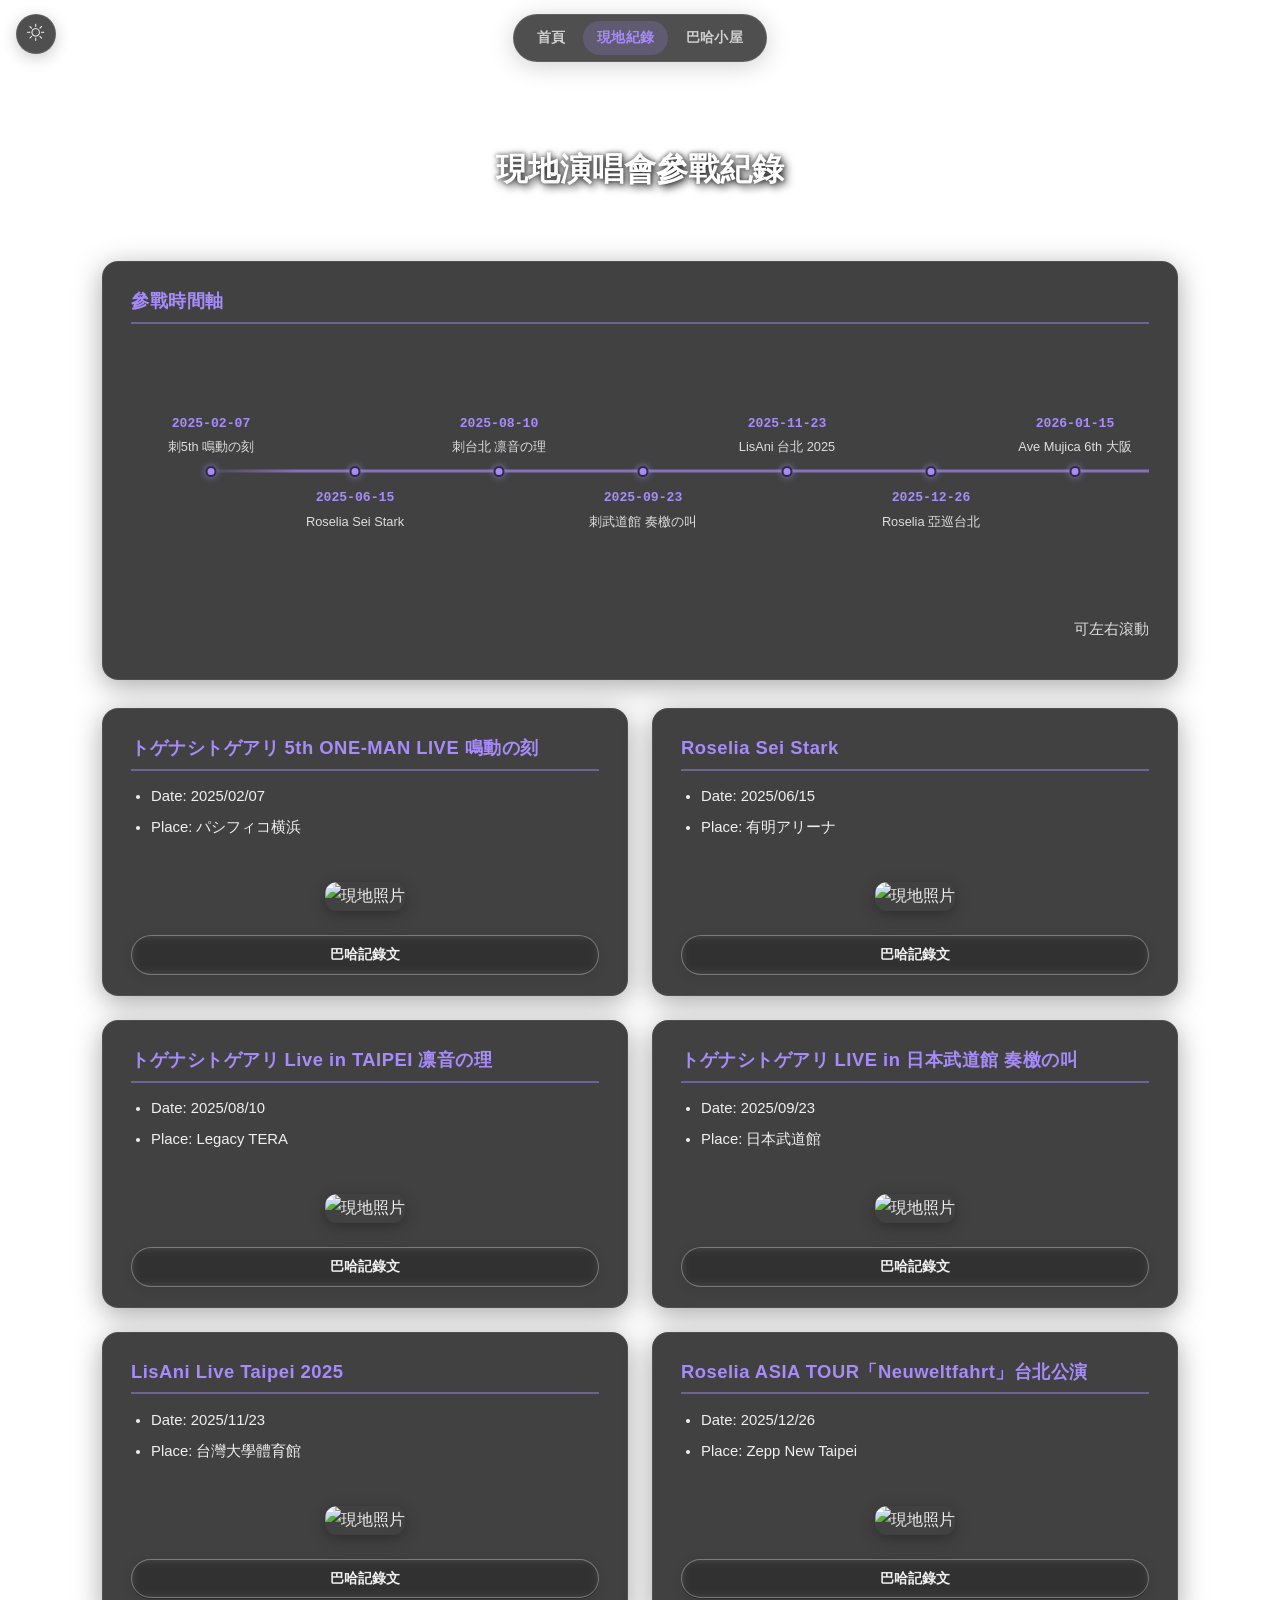
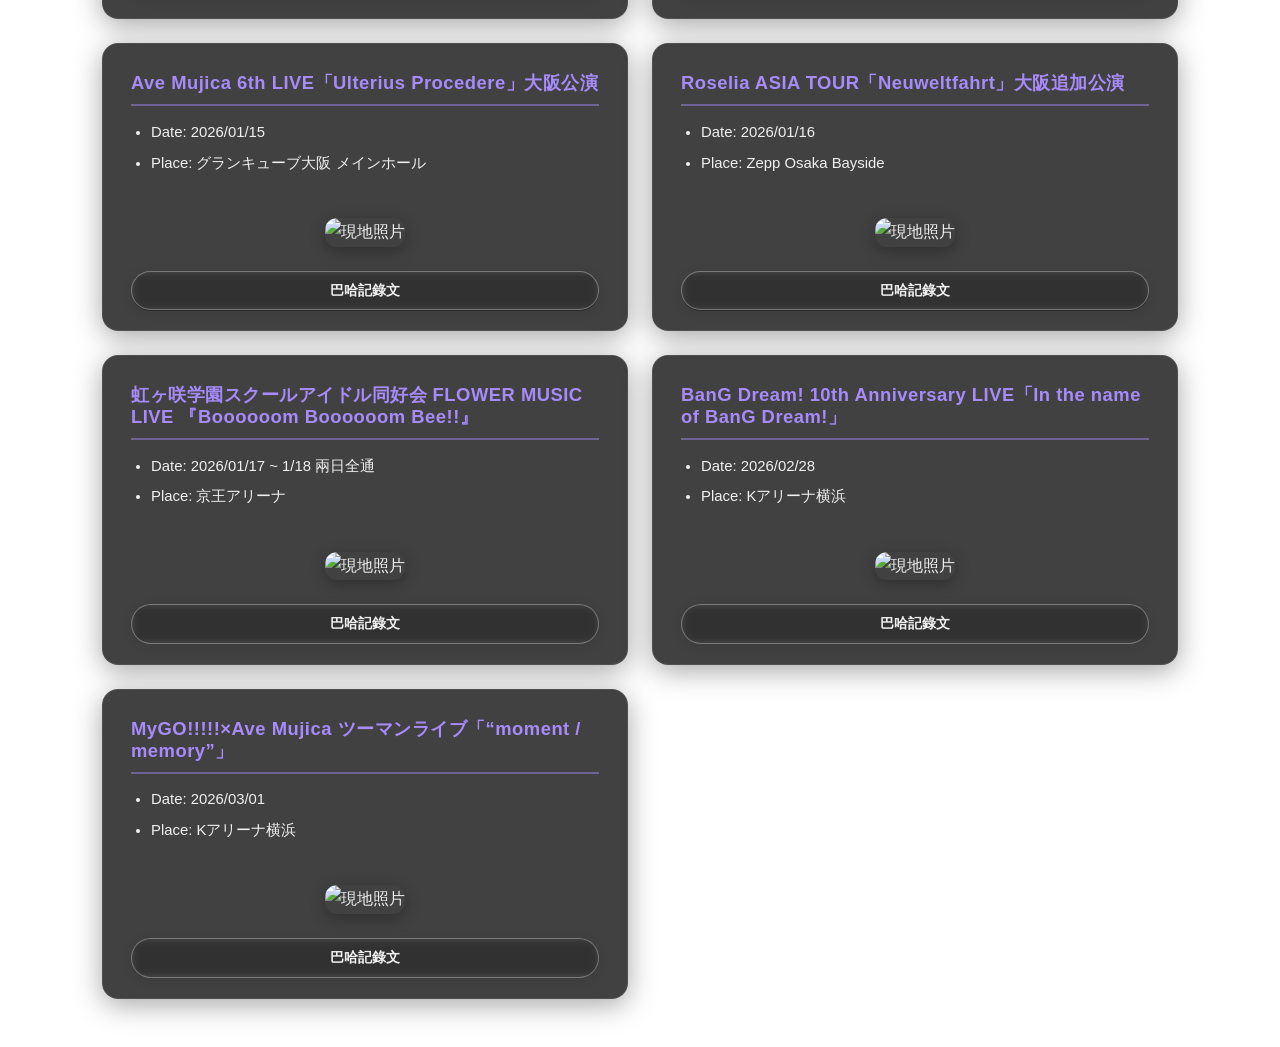
==== docs/live.html @ 5fcd512b "feat: implement light/dark mode, optimize timeline spacing, and add .gitignore" ====
<!doctype html>
<html lang="zh-Hant">

<head>
  <meta charset="utf-8">
  <meta name="viewport" content="width=device-width, initial-scale=1">
  <title>現地演唱會｜冠位非洲人</title>
  <link href="https://cdn.jsdelivr.net/npm/bootstrap@5.3.3/dist/css/bootstrap.min.css" rel="stylesheet">
  <link rel="stylesheet" href="https://cdn.jsdelivr.net/npm/bootstrap-icons@1.11.3/font/bootstrap-icons.min.css">
  <link rel="stylesheet" href="../assets/css/shared.css">
  <link rel="stylesheet" href="../assets/css/live.css">
  <!-- 防閃擊：在樣式讀取前從 localStorage 選取主題 -->
  <script>document.documentElement.setAttribute('data-theme', localStorage.getItem('theme') || 'dark');</script>
</head>

<body>
  <!-- 背景色調覆蓋層（白天模式譜色用） -->
  <div class="bg-overlay"></div>
  <!-- 主題切換按鈕 -->
  <button class="theme-toggle" id="themeToggle" aria-label="切換主題">
    <i class="bi bi-sun"></i>
  </button>
  <!-- Hamburger toggle (挙動後出現) -->
  <button class="nav-toggle" id="navToggle" aria-label="選單">
    <i class="bi bi-list"></i>
  </button>
  <!-- 漢堡區塊下拉選單 -->
  <div class="nav-drawer" id="navDrawer">
    <a href="/index.html">首頁</a>
    <a href="/docs/live.html" class="active">現地紀錄</a>
    <a href="https://home.gamer.com.tw/profile/index_creation.php?owner=Kevin0256" target="_blank">巴哈小屋</a>
  </div>
  <!-- Top navbar pill (頁面頂端可見) -->
  <nav class="site-nav">
    <div class="site-nav-inner">
      <a href="/index.html">首頁</a>
      <a href="/docs/live.html" class="active">現地紀錄</a>
      <a href="https://home.gamer.com.tw/profile/index_creation.php?owner=Kevin0256" target="_blank">巴哈小屋</a>
    </div>
  </nav>

  <div class="container py-5" style="max-width: 1100px;">
    <!-- Intro Block -->
    <div class="profile-block text-center">
      <h1 class="h1 mb-3">現地演唱會參戰紀錄</h1>
    </div>
    <!-- Timeline Block -->
    <div class="general-block">
      <h2 class="h4 fw-bold">參戰時間軸</h2>
      <div class="tl-scroll">
        <div class="tl-track" id="tlTrack">
          <div class="tl-line"></div>
        </div>
      </div>
      <p class="tl-hint">可左右滾動</p>
    </div>
    <!-- Activities Grid -->
    <div class="row g-4 live-grid">
      <!-- Activities Block 01 -->
      <div class="col-12 col-md-6">
        <div class="general-block">
          <h2 class="h4 fw-bold">トゲナシトゲアリ 5th ONE-MAN LIVE 鳴動の刻</h2>
          <ul>
            <li>Date: 2025/02/07</li>
            <li>Place: パシフィコ横浜</li>
          </ul>
          <div style="text-align:center; margin: 1.5rem 0;">
            <img src="/assets/live_pics/01.webp" alt="現地照片" class="live-photo">
          </div>
          <a href="https://home.gamer.com.tw/artwork.php?sn=6076260" class="btn btn-outline-light btn-card">
            巴哈記錄文
          </a>
        </div>
      </div>
      <!-- Activities Block 02 -->
      <div class="col-12 col-md-6">
        <div class="general-block">
          <h2 class="h4 fw-bold">Roselia Sei Stark</h2>
          <ul>
            <li>Date: 2025/06/15</li>
            <li>Place: 有明アリーナ</li>
          </ul>
          <div style="text-align:center; margin: 1.5rem 0;">
            <img src="/assets/live_pics/02.webp" alt="現地照片" class="live-photo">
          </div>
          <a href="https://home.gamer.com.tw/artwork.php?sn=6162069" class="btn btn-outline-light btn-card">
            巴哈記錄文
          </a>
        </div>
      </div>
      <!-- Activities Block 03 -->
      <div class="col-12 col-md-6">
        <div class="general-block">
          <h2 class="h4 fw-bold">トゲナシトゲアリ Live in TAIPEI 凛音の理</h2>
          <ul>
            <li>Date: 2025/08/10</li>
            <li>Place: Legacy TERA</li>
          </ul>
          <div style="text-align:center; margin: 1.5rem 0;">
            <img src="/assets/live_pics/03.webp" alt="現地照片" class="live-photo">
          </div>
          <a href="https://home.gamer.com.tw/artwork.php?sn=6192282" class="btn btn-outline-light btn-card">
            巴哈記錄文
          </a>
        </div>
      </div>
      <!-- Activities Block 04 -->
      <div class="col-12 col-md-6">
        <div class="general-block">
          <h2 class="h4 fw-bold">トゲナシトゲアリ LIVE in 日本武道館 奏檄の叫</h2>
          <ul>
            <li>Date: 2025/09/23</li>
            <li>Place: 日本武道館</li>
          </ul>
          <div style="text-align:center; margin: 1.5rem 0;">
            <img src="/assets/live_pics/04_2.webp" alt="現地照片" class="live-photo">
          </div>
          <a href="https://home.gamer.com.tw/artwork.php?sn=6216507" class="btn btn-outline-light btn-card">
            巴哈記錄文
          </a>
        </div>
      </div>
      <!-- Activities Block 05 -->
      <div class="col-12 col-md-6">
        <div class="general-block">
          <h2 class="h4 fw-bold">LisAni Live Taipei 2025</h2>
          <ul>
            <li>Date: 2025/11/23</li>
            <li>Place: 台灣大學體育館</li>
          </ul>
          <div style="text-align:center; margin: 1.5rem 0;">
            <img src="/assets/live_pics/05.webp" alt="現地照片" class="live-photo">
          </div>
          <a href="https://home.gamer.com.tw/artwork.php?sn=6246304" class="btn btn-outline-light btn-card">
            巴哈記錄文
          </a>
        </div>
      </div>
      <!-- Activities Block 06 -->
      <div class="col-12 col-md-6">
        <div class="general-block">
          <h2 class="h4 fw-bold">Roselia ASIA TOUR「Neuweltfahrt」台北公演</h2>
          <ul>
            <li>Date: 2025/12/26</li>
            <li>Place: Zepp New Taipei</li>
          </ul>
          <div style="text-align:center; margin: 1.5rem 0;">
            <img src="/assets/live_pics/06.webp" alt="現地照片" class="live-photo">
          </div>
          <a href="https://home.gamer.com.tw/artwork.php?sn=6263611" class="btn btn-outline-light btn-card">
            巴哈記錄文
          </a>
        </div>
      </div>
      <!-- Activities Block 07 -->
      <div class="col-12 col-md-6">
        <div class="general-block">
          <h2 class="h4 fw-bold">Ave Mujica 6th LIVE「Ulterius Procedere」大阪公演</h2>
          <ul>
            <li>Date: 2026/01/15</li>
            <li>Place: グランキューブ大阪 メインホール</li>
          </ul>
          <div style="text-align:center; margin: 1.5rem 0;">
            <img src="/assets/live_pics/07.webp" alt="現地照片" class="live-photo">
          </div>
          <a href="https://home.gamer.com.tw/artwork.php?sn=6276551" class="btn btn-outline-light btn-card">
            巴哈記錄文
          </a>
        </div>
      </div>
      <!-- Activities Block 08 -->
      <div class="col-12 col-md-6">
        <div class="general-block">
          <h2 class="h4 fw-bold">Roselia ASIA TOUR「Neuweltfahrt」大阪追加公演</h2>
          <ul>
            <li>Date: 2026/01/16</li>
            <li>Place: Zepp Osaka Bayside</li>
          </ul>
          <div style="text-align:center; margin: 1.5rem 0;">
            <img src="/assets/live_pics/08.webp" alt="現地照片" class="live-photo">
          </div>
          <a href="https://home.gamer.com.tw/artwork.php?sn=6277284" class="btn btn-outline-light btn-card">
            巴哈記錄文
          </a>
        </div>
      </div>
      <!-- Activities Block 09 -->
      <div class="col-12 col-md-6">
        <div class="general-block">
          <h2 class="h4 fw-bold">虹ヶ咲学園スクールアイドル同好会 FLOWER MUSIC LIVE 『Boooooom Boooooom Bee!!』</h2>
          <ul>
            <li>Date: 2026/01/17 ~ 1/18 兩日全通</li>
            <li>Place: 京王アリーナ</li>
          </ul>
          <div style="text-align:center; margin: 1.5rem 0;">
            <img src="/assets/live_pics/09.webp" alt="現地照片" class="live-photo">
          </div>
          <a href="https://home.gamer.com.tw/artwork.php?sn=6280242" class="btn btn-outline-light btn-card">
            巴哈記錄文
          </a>
        </div>
      </div>
      <!-- Activities Block 10 -->
      <div class="col-12 col-md-6">
        <div class="general-block">
          <h2 class="h4 fw-bold">BanG Dream! 10th Anniversary LIVE「In the name of BanG Dream!」</h2>
          <ul>
            <li>Date: 2026/02/28</li>
            <li>Place: Kアリーナ横浜</li>
          </ul>
          <div style="text-align:center; margin: 1.5rem 0;">
            <img src="/assets/live_pics/10.webp" alt="現地照片" class="live-photo">
          </div>
          <a href="https://home.gamer.com.tw/artwork.php?sn=6298122" class="btn btn-outline-light btn-card">
            巴哈記錄文
          </a>
        </div>
      </div>
      <!-- Activities Block 11 -->
      <div class="col-12 col-md-6">
        <div class="general-block">
          <h2 class="h4 fw-bold">MyGO!!!!!×Ave Mujica ツーマンライブ「“moment / memory”」</h2>
          <ul>
            <li>Date: 2026/03/01</li>
            <li>Place: Kアリーナ横浜</li>
          </ul>
          <div style="text-align:center; margin: 1.5rem 0;">
            <img src="/assets/live_pics/11.webp" alt="現地照片" class="live-photo">
          </div>
          <a href="https://home.gamer.com.tw/artwork.php?sn=6301195" class="btn btn-outline-light btn-card">
            巴哈記錄文
          </a>
        </div>
      </div>

    </div>
    <!-- /live-grid -->
  </div>
  <script src="https://cdn.jsdelivr.net/npm/bootstrap@5.3.3/dist/js/bootstrap.bundle.min.js"></script>
  <script src="../assets/js/main.js"></script>
  <script>
    (function () {
      var events = [
        { date: '2025-02-07', name: '刺5th 鳴動の刻' },
        { date: '2025-06-15', name: 'Roselia Sei Stark' },
        { date: '2025-08-10', name: '刺台北 凛音の理' },
        { date: '2025-09-23', name: '刺武道館 奏檄の叫' },
        { date: '2025-11-23', name: 'LisAni 台北 2025' },
        { date: '2025-12-26', name: 'Roselia 亞巡台北' },
        { date: '2026-01-15', name: 'Ave Mujica 6th 大阪' },
        { date: '2026-01-16', name: 'Roselia 亞巡大阪追加' },
        { date: '2026-01-17', name: '虹咲 花場' },
        { date: '2026-02-28', name: '邦多利十周年' },
        { date: '2026-03-01', name: '雞狗 moment/memory' }
      ];

      // Evenly spaced positions
      var pos = events.map(function (_, i) {
        if (events.length <= 1) return 50;
        return (i / (events.length - 1)) * 100;
      });

      var track = document.getElementById('tlTrack');
      if (!track) return;

      // Build event elements (first without left, then position after layout)
      var els = events.map(function (ev, i) {
        var isAbove = (i % 2 === 0);
        var el = document.createElement('div');
        el.className = 'tl-event';

        var dot = document.createElement('div');
        dot.className = 'tl-dot';

        var label = document.createElement('div');
        label.className = 'tl-label ' + (isAbove ? 'tl-above' : 'tl-below');

        var dateEl = document.createElement('span');
        dateEl.className = 'tl-date';
        dateEl.textContent = ev.date;

        var nameEl = document.createElement('span');
        nameEl.className = 'tl-name';
        nameEl.textContent = ev.name;

        label.appendChild(dateEl);
        label.appendChild(nameEl);
        el.appendChild(dot);
        el.appendChild(label);
        track.appendChild(el);
        return el;
      });

      // Position after layout is ready (need real offsetWidth)
      requestAnimationFrame(function () {
        var PAD = 80; // matches .tl-line left/right
        var usable = track.offsetWidth - PAD * 2;
        els.forEach(function (el, i) {
          el.style.left = (PAD + pos[i] / 100 * usable) + 'px';
        });
      });
    })();
  </script>
</body>

</html>
---- assets/css/shared.css ----
/* ============================================================
   shared.css — 全站共用樣式
   ============================================================ */

/* ── Color tokens: dark mode (default) ── */
:root {
  --card-bg: rgba(18, 18, 18, 0.80);
  --card-border: rgba(255, 255, 255, 0.08);
  --card-shadow: 0 6px 28px rgba(0, 0, 0, 0.35);
  --card-shadow-h: 0 8px 32px rgba(0, 0, 0, 0.45);
  --text-main: #f0f0f0;
  --text-sub: rgba(240, 240, 240, 0.90);
  --text-muted: rgba(240, 240, 240, 0.48);
  --accent: #a78bfa;
  --accent-dim: rgba(167, 139, 250, 0.45);
  --accent-hover-bg: rgba(167, 139, 250, 0.20);
  --nav-bg: rgba(12, 12, 12, 0.72);
  --nav-border: rgba(255, 255, 255, 0.10);
  --social-hover: rgba(255, 255, 255, 0.08);
  --btn-bg: rgba(255, 255, 255, 0.10);
  --btn-border: rgba(255, 255, 255, 0.30);
  --live-line: rgba(255, 255, 255, 0.06);
  --tl-line: rgba(167, 139, 250, 0.65);
  --tl-line-fade: rgba(167, 139, 250, 0.10);
  --tl-dot-glow: rgba(167, 139, 250, 0.75);
  --profile-shadow: 3px 3px 8px rgba(0, 0, 0, 0.85), 0 0 4px rgba(0, 0, 0, 0.6);
  --overlay-bg: transparent;
}

/* ── Color tokens: light mode ── */
[data-theme="light"] {
  --card-bg: rgba(255, 255, 255, 0.92);
  --card-border: rgba(0, 0, 0, 0.07);
  --card-shadow: 0 4px 20px rgba(100, 80, 200, 0.10);
  --card-shadow-h: 0 6px 28px rgba(100, 80, 200, 0.20);
  --text-main: #1e1b4b;
  --text-sub: rgba(30, 27, 75, 0.82);
  --text-muted: rgba(30, 27, 75, 0.45);
  --accent: #6d28d9;
  --accent-dim: rgba(109, 40, 217, 0.30);
  --accent-hover-bg: rgba(109, 40, 217, 0.12);
  --nav-bg: rgba(255, 255, 255, 0.88);
  --nav-border: rgba(0, 0, 0, 0.08);
  --social-hover: rgba(109, 40, 217, 0.07);
  --btn-bg: rgba(109, 40, 217, 0.08);
  --btn-border: rgba(109, 40, 217, 0.25);
  --live-line: rgba(0, 0, 0, 0.07);
  --tl-line: rgba(109, 40, 217, 0.50);
  --tl-line-fade: rgba(109, 40, 217, 0.07);
  --tl-dot-glow: rgba(109, 40, 217, 0.55);
  --overlay-bg: transparent;
}

/* ── Background overlay (light mode tints the background image) ── */
.bg-overlay {
  position: fixed;
  inset: 0;
  z-index: -1;
  background: var(--overlay-bg);
  transition: background 0.4s;
  pointer-events: none;
}

/* ── Base ── */
body {
  background-size: cover;
  background-position: center;
  background-repeat: no-repeat;
  background-attachment: fixed;
  min-height: 100vh;
  font-family: 'Segoe UI', 'Noto Sans TC', 'Helvetica Neue', Arial, sans-serif;
  line-height: 1.8;
}

/* ── Profile text color in light mode ── */
/* 
[data-theme="light"] .profile-block * {
  color: #1e1b4b !important;
}
*/

/* ── Top navbar pill (visible at page top) ── */
.site-nav {
  display: flex;
  justify-content: center;
  padding: 0.85rem 1rem 0 1rem;
  background: transparent;
  transition: opacity 0.3s, transform 0.3s;
}

.site-nav.nav-hidden {
  opacity: 0;
  pointer-events: none;
  transform: translateY(-0.5rem);
}

.site-nav-inner {
  display: flex;
  gap: 0.25rem;
  background: var(--nav-bg);
  backdrop-filter: blur(18px);
  -webkit-backdrop-filter: blur(18px);
  border-radius: 2rem;
  padding: 0.4rem 0.6rem;
  border: 1px solid var(--nav-border);
  box-shadow: 0 4px 24px rgba(0, 0, 0, 0.18);
  transition: background 0.4s, border-color 0.4s;
}

.site-nav a {
  color: var(--text-main);
  text-decoration: none;
  font-size: 0.85rem;
  font-weight: 600;
  letter-spacing: 0.4px;
  padding: 0.3rem 0.85rem;
  border-radius: 2rem;
  opacity: 0.80;
  transition: background 0.2s, color 0.2s, opacity 0.2s;
}

.site-nav a:hover,
.site-nav a.active {
  background: var(--accent-hover-bg);
  color: var(--accent);
  opacity: 1;
}

/* ── Hamburger toggle (fixed, appears on scroll) ── */
.nav-toggle {
  position: fixed;
  top: 0.85rem;
  right: 1rem;
  z-index: 300;
  background: var(--nav-bg);
  backdrop-filter: blur(18px);
  -webkit-backdrop-filter: blur(18px);
  border: 1px solid var(--nav-border);
  border-radius: 50%;
  width: 2.5rem;
  height: 2.5rem;
  display: flex;
  align-items: center;
  justify-content: center;
  cursor: pointer;
  color: var(--text-main);
  font-size: 1.25rem;
  opacity: 0;
  transform: scale(0.75);
  transition: opacity 0.25s, transform 0.25s, background 0.4s, border-color 0.4s, color 0.4s;
  pointer-events: none;
  box-shadow: 0 4px 16px rgba(0, 0, 0, 0.20);
}

.nav-toggle.nav-visible {
  opacity: 1;
  transform: scale(1);
  pointer-events: auto;
}

/* ── Theme toggle button (always visible, top-left) ── */
.theme-toggle {
  position: fixed;
  top: 0.85rem;
  left: 1rem;
  z-index: 300;
  background: var(--nav-bg);
  backdrop-filter: blur(18px);
  -webkit-backdrop-filter: blur(18px);
  border: 1px solid var(--nav-border);
  border-radius: 50%;
  width: 2.5rem;
  height: 2.5rem;
  display: flex;
  align-items: center;
  justify-content: center;
  cursor: pointer;
  color: var(--text-main);
  font-size: 1.1rem;
  box-shadow: 0 4px 16px rgba(0, 0, 0, 0.20);
  transition: background 0.4s, border-color 0.4s, color 0.2s, transform 0.2s;
}

.theme-toggle:hover {
  transform: scale(1.12);
  color: var(--accent);
}

/* ── Hamburger dropdown drawer ── */
.nav-drawer {
  position: fixed;
  top: 4rem;
  right: 1rem;
  z-index: 299;
  background: var(--nav-bg);
  backdrop-filter: blur(20px);
  -webkit-backdrop-filter: blur(20px);
  border-radius: 1rem;
  border: 1px solid var(--nav-border);
  box-shadow: var(--card-shadow);
  padding: 0.5rem;
  display: flex;
  flex-direction: column;
  gap: 0.15rem;
  opacity: 0;
  transform: translateY(-0.5rem) scale(0.95);
  transform-origin: top right;
  transition: opacity 0.2s, transform 0.2s, background 0.4s;
  pointer-events: none;
}

.nav-drawer.nav-open {
  opacity: 1;
  transform: translateY(0) scale(1);
  pointer-events: auto;
}

.nav-drawer a {
  color: var(--text-main);
  text-decoration: none;
  font-size: 0.9rem;
  font-weight: 600;
  padding: 0.5rem 1.1rem;
  border-radius: 0.6rem;
  transition: background 0.15s, color 0.15s;
  white-space: nowrap;
}

.nav-drawer a:hover,
.nav-drawer a.active {
  background: var(--accent-hover-bg);
  color: var(--accent);
}

/* ── Card blocks ── */
.general-block {
  background: var(--card-bg);
  color: var(--text-main);
  border-radius: 1rem;
  box-shadow: var(--card-shadow);
  margin-bottom: 1.75rem;
  padding: 1.75rem 1.75rem 1.25rem 1.75rem;
  backdrop-filter: blur(12px);
  -webkit-backdrop-filter: blur(12px);
  border: 1px solid var(--card-border);
  transition: transform 0.2s ease, box-shadow 0.2s ease,
    background 0.4s, border-color 0.4s, color 0.4s;
}

.general-block:hover {
  transform: translateY(-2px);
  box-shadow: var(--card-shadow-h);
}

/* 社群連結區塊不做 hover 上浮 */
.general-block.litlink-social:hover {
  transform: none;
  box-shadow: var(--card-shadow);
}

/* ── Section headers ── */
.general-block .h4,
.general-block .h5,
.general-block h2 {
  font-size: 1.15rem;
  font-weight: 700;
  letter-spacing: 0.5px;
  padding-bottom: 0.6rem;
  margin-bottom: 0.85rem;
  border-bottom: 2px solid var(--accent-dim);
  color: var(--accent);
  transition: color 0.4s, border-color 0.4s;
}

.general-block h2 p {
  color: var(--accent);
  margin-bottom: 0;
}

/* ── Lists inside cards ── */
.general-block ul {
  padding-left: 1.25rem;
  margin-bottom: 0.75rem;
}

.general-block ul li {
  margin-bottom: 0.35rem;
  line-height: 1.7;
  font-size: 0.93rem;
}

.general-block p {
  font-size: 0.93rem;
  line-height: 1.8;
  color: var(--text-sub);
  transition: color 0.4s;
}

/* ── Profile block ── */
.profile-block {
  background: rgba(30, 30, 30, 0);
  color: #fff;
  border-radius: 1.5rem;
  box-shadow: none;
  margin-bottom: 2rem;
  padding: 2.5rem 1.5rem 1.5rem;
  backdrop-filter: blur(0px);
}

.profile-block * {
  font-weight: bold !important;
  text-shadow: var(--profile-shadow);
  transition: text-shadow 0.4s;
}

.profile-block .h1 {
  font-size: 2rem;
}

/* ── Button ── */
.btn-outline-light {
  border-radius: 2rem;
  font-size: 0.9rem;
  padding: 0.5rem 1.75rem;
  transition: all 0.25s;
}

.btn-outline-light:hover {
  background: rgba(255, 255, 255, 0.18) !important;
  transform: translateY(-1px);
}

[data-theme="light"] .btn-outline-light:hover {
  background: var(--accent-hover-bg) !important;
}

/* ── Shared button inline style helper ── */
.btn-card {
  background: var(--btn-bg);
  border: 1.5px solid var(--btn-border);
  color: var(--text-main);
  font-weight: 600;
  backdrop-filter: blur(4px);
  box-shadow: 0 2px 12px rgba(0, 0, 0, 0.10);
  transition: background 0.4s, border-color 0.4s, color 0.4s;
}

/* ── Footer ── */
.site-footer {
  opacity: 0.7;
}
---- assets/css/live.css ----
/* ============================================================
   live.css — 演唱會紀錄頁專用樣式
   ============================================================ */

/* ── Background ── */
body {
  background-image: url('../live_bg.webp');
  background-position: center;
}

/* ── Live photo ── */
.live-photo {
  max-width: 100%;
  border-radius: 0.75rem;
  box-shadow: 0 4px 16px rgba(0, 0, 0, 0.3);
}

/* ── Grid: 等高卡片，按鈕貼底 ── */
.live-grid .general-block {
  height: 100%;
  margin-bottom: 0;
  /* 間距交給 row g-4 處理 */
  display: flex;
  flex-direction: column;
}

.live-grid .general-block .btn {
  margin-top: auto;
}

/* ── Timeline ── */
.tl-scroll {
  overflow-x: auto;
  overflow-y: visible;
  scrollbar-width: thin;
  scrollbar-color: rgba(167, 139, 250, 0.35) transparent;
  padding: 0.25rem 0 0.75rem;
}

.tl-scroll::-webkit-scrollbar {
  height: 4px;
}

.tl-scroll::-webkit-scrollbar-track {
  background: transparent;
}

.tl-scroll::-webkit-scrollbar-thumb {
  background: rgba(167, 139, 250, 0.35);
  border-radius: 2px;
}

.tl-track {
  position: relative;
  min-width: 1600px;
  height: 260px;
}

.tl-line {
  position: absolute;
  top: 50%;
  left: 80px;
  right: 80px;
  height: 3px;
  transform: translateY(-50%);
  background: linear-gradient(to right,
      var(--tl-line-fade),
      var(--tl-line) 6%,
      var(--tl-line) 94%,
      var(--tl-line-fade));
  border-radius: 2px;
  transition: background 0.4s;
}

.tl-event {
  position: absolute;
  top: 0;
  height: 100%;
  display: flex;
  align-items: center;
  justify-content: center;
  transform: translateX(-50%);
  cursor: default;
}

.tl-dot {
  width: 11px;
  height: 11px;
  border-radius: 50%;
  background: var(--accent);
  border: 2px solid var(--card-bg);
  box-shadow: 0 0 7px var(--tl-dot-glow);
  flex-shrink: 0;
  z-index: 2;
  transition: transform 0.15s, background 0.4s, box-shadow 0.4s;
}

.tl-event:hover .tl-dot {
  transform: scale(1.45);
}

.tl-label {
  position: absolute;
  width: 155px;
  left: 50%;
  transform: translateX(-50%);
  text-align: center;
  display: flex;
  flex-direction: column;
  gap: 3px;
}

.tl-above {
  bottom: calc(50% + 15px);
  justify-content: flex-end;
}

.tl-below {
  top: calc(50% + 15px);
}

.tl-date {
  font-family: 'Courier New', monospace;
  font-size: 0.82rem;
  color: var(--accent);
  font-weight: 700;
  white-space: nowrap;
  transition: color 0.4s;
}

.tl-name {
  font-size: 0.80rem;
  color: var(--text-sub);
  line-height: 1.4;
  word-break: break-word;
  overflow-wrap: break-word;
  transition: color 0.4s;
}

.tl-hint {
  font-size: 0.72rem;
  color: rgba(255, 255, 255, 0.35);
  text-align: right;
  margin-top: 0.2rem;
}
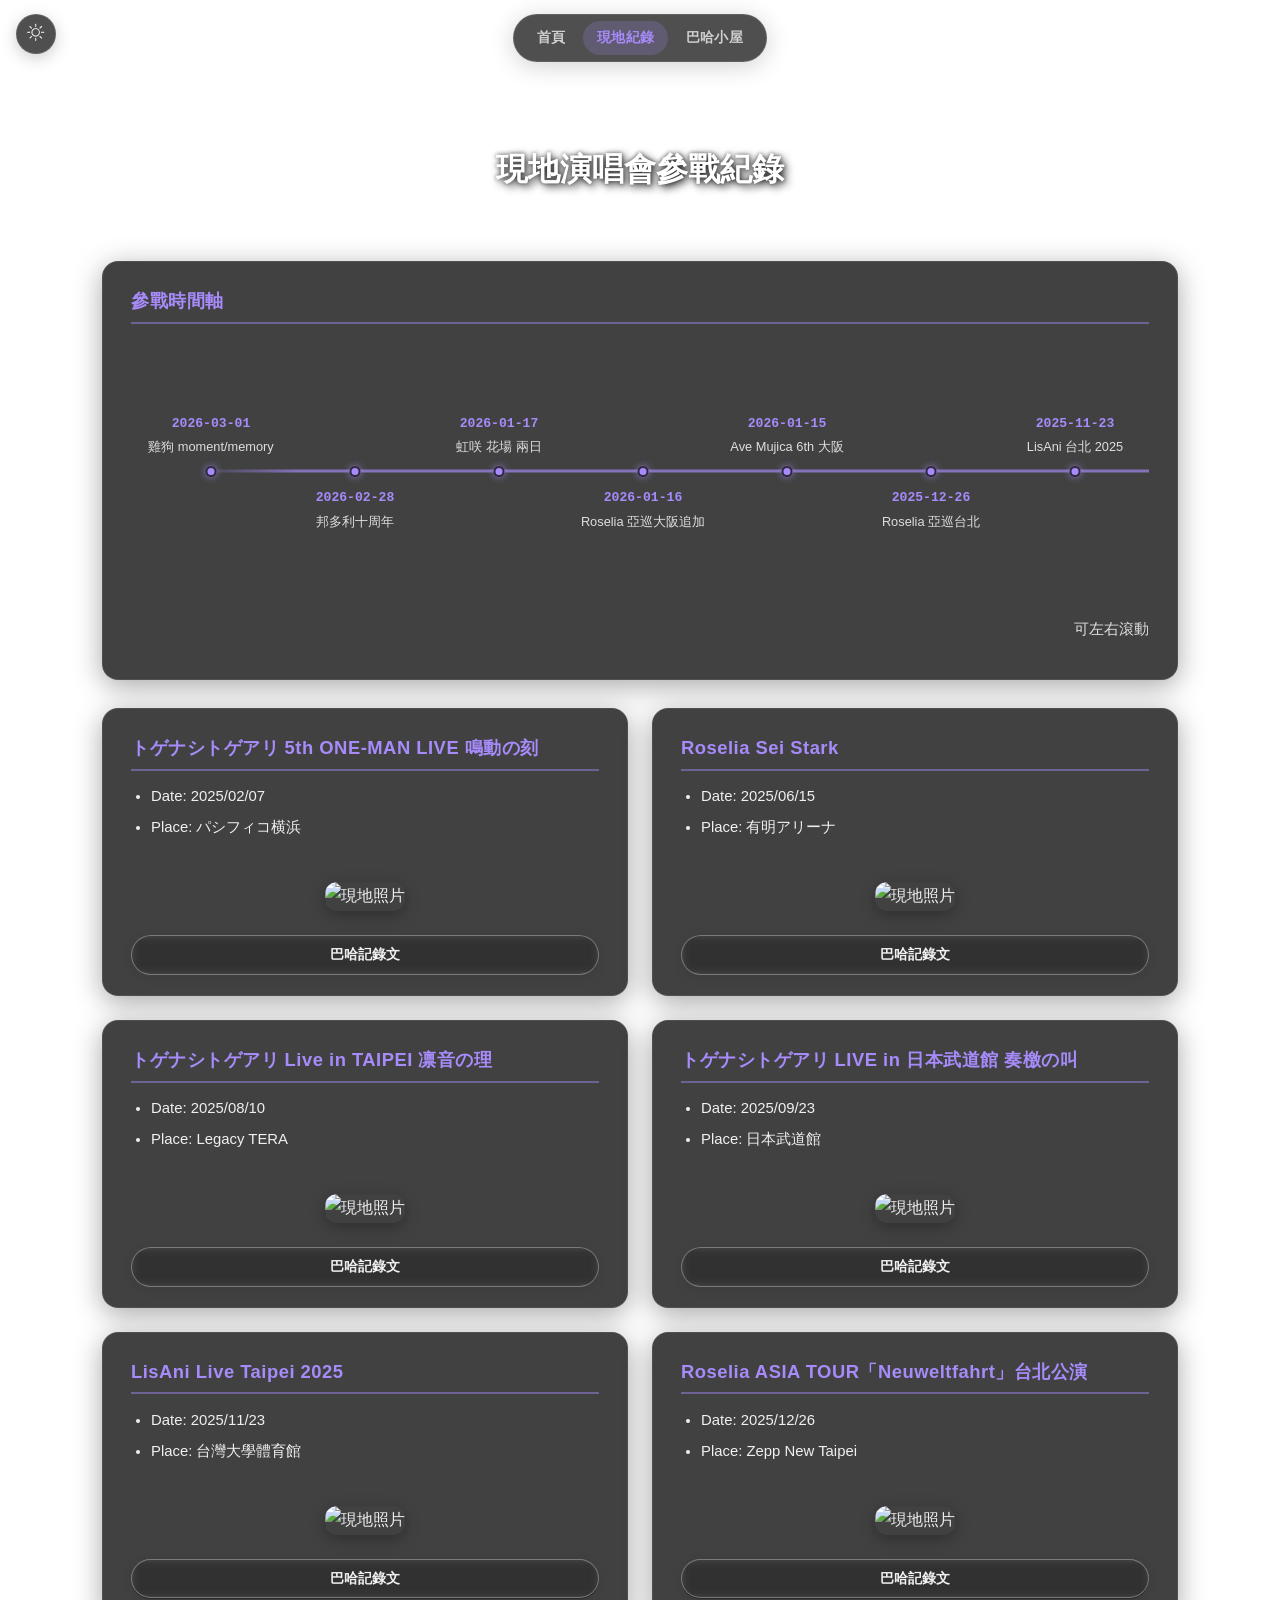
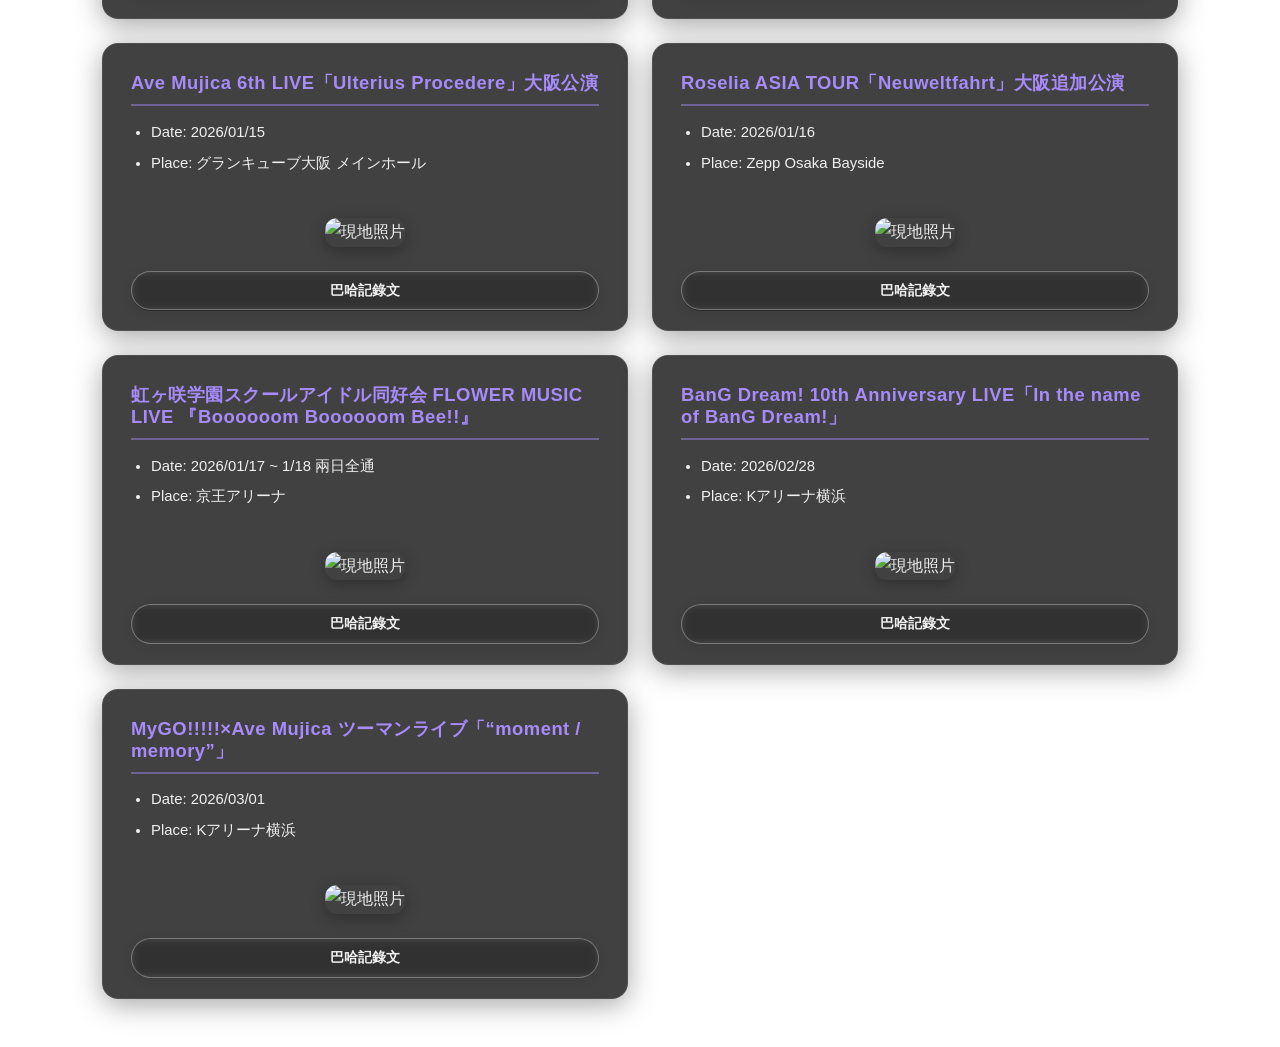
==== commit 54894158: "Update Timeline" ====
--- a/docs/live.html
+++ b/docs/live.html
@@ -241,17 +241,17 @@
   <script>
     (function () {
       var events = [
+        { date: '2026-03-01', name: '雞狗 moment/memory' },
+        { date: '2026-02-28', name: '邦多利十周年' },
+        { date: '2026-01-17', name: '虹咲 花場 兩日' },
+        { date: '2026-01-16', name: 'Roselia 亞巡大阪追加' },
+        { date: '2026-01-15', name: 'Ave Mujica 6th 大阪' },
+        { date: '2025-12-26', name: 'Roselia 亞巡台北' },
+        { date: '2025-11-23', name: 'LisAni 台北 2025' },
+        { date: '2025-09-23', name: '刺武道館 奏檄の叫' },
+        { date: '2025-08-10', name: '刺台北 凛音の理' },
+        { date: '2025-06-15', name: 'Roselia Sei Stark' },
         { date: '2025-02-07', name: '刺5th 鳴動の刻' },
-        { date: '2025-06-15', name: 'Roselia Sei Stark' },
-        { date: '2025-08-10', name: '刺台北 凛音の理' },
-        { date: '2025-09-23', name: '刺武道館 奏檄の叫' },
-        { date: '2025-11-23', name: 'LisAni 台北 2025' },
-        { date: '2025-12-26', name: 'Roselia 亞巡台北' },
-        { date: '2026-01-15', name: 'Ave Mujica 6th 大阪' },
-        { date: '2026-01-16', name: 'Roselia 亞巡大阪追加' },
-        { date: '2026-01-17', name: '虹咲 花場' },
-        { date: '2026-02-28', name: '邦多利十周年' },
-        { date: '2026-03-01', name: '雞狗 moment/memory' }
       ];
 
       // Evenly spaced positions
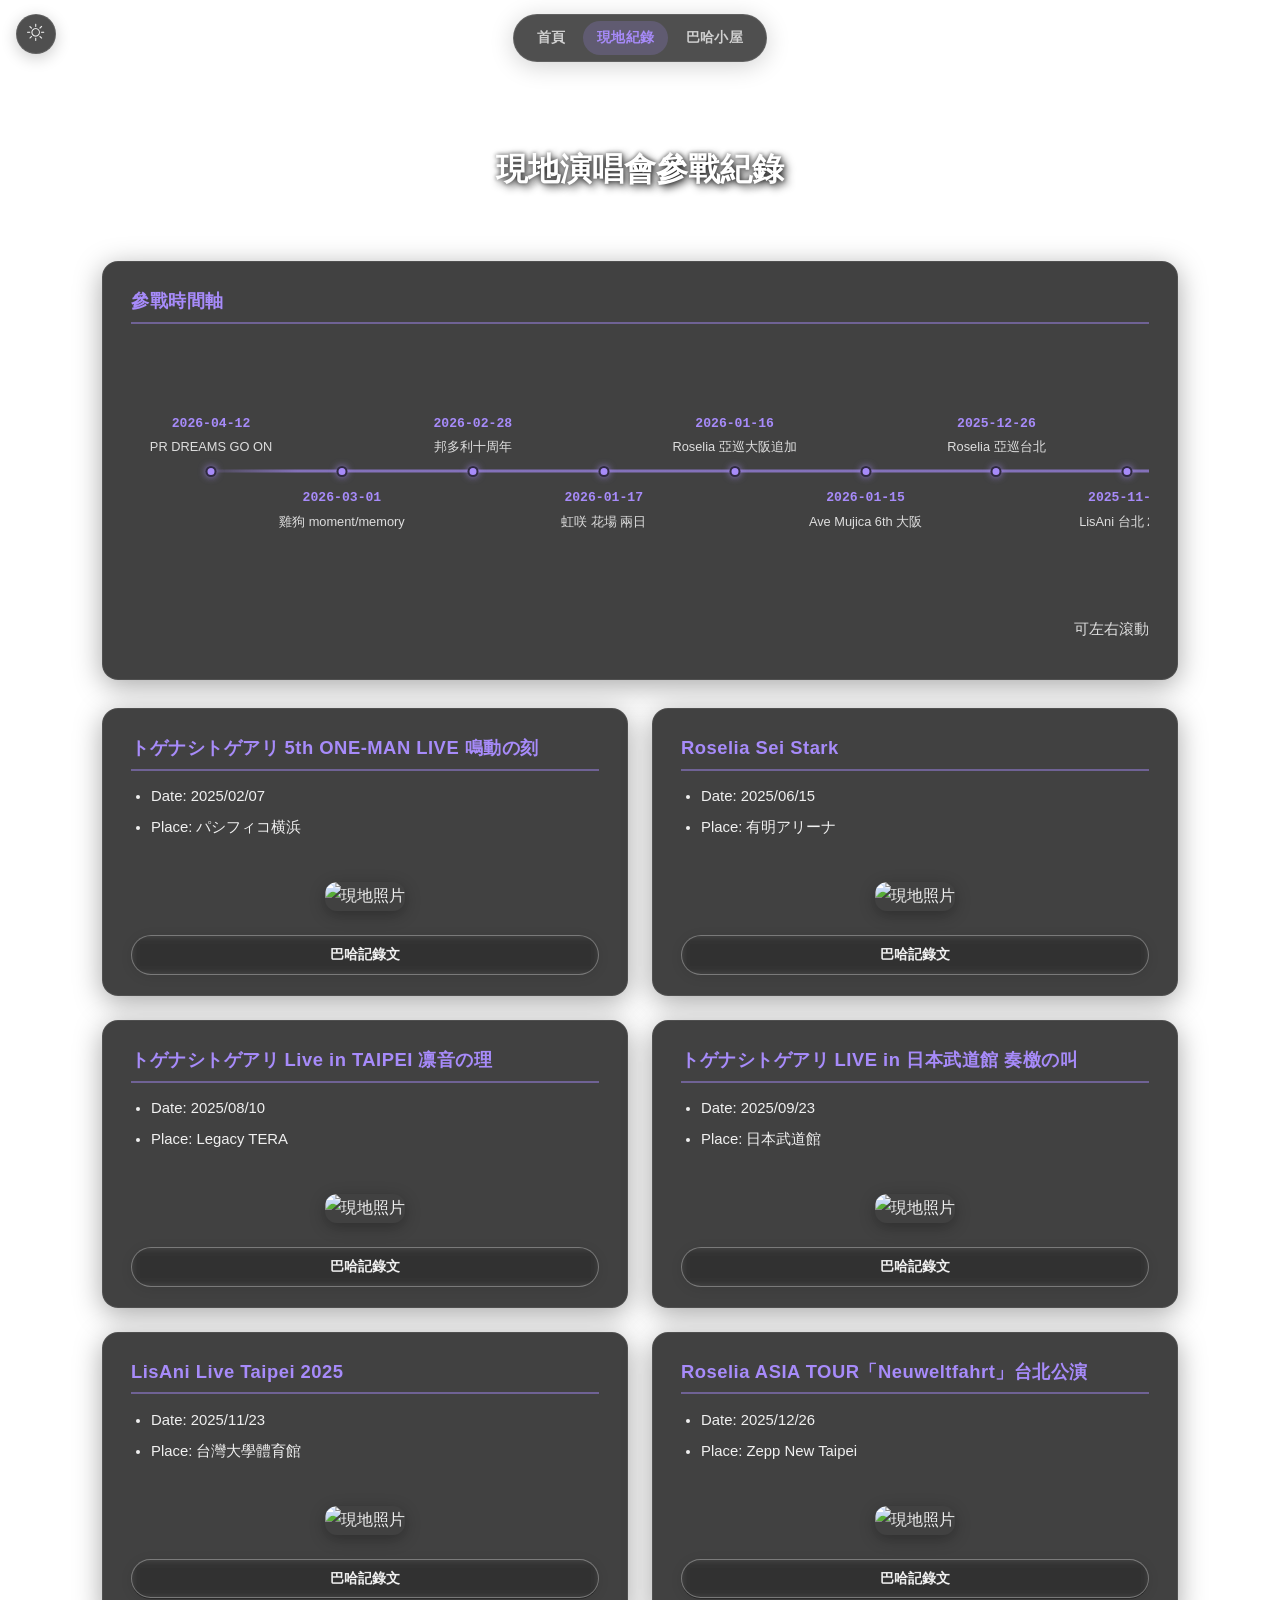
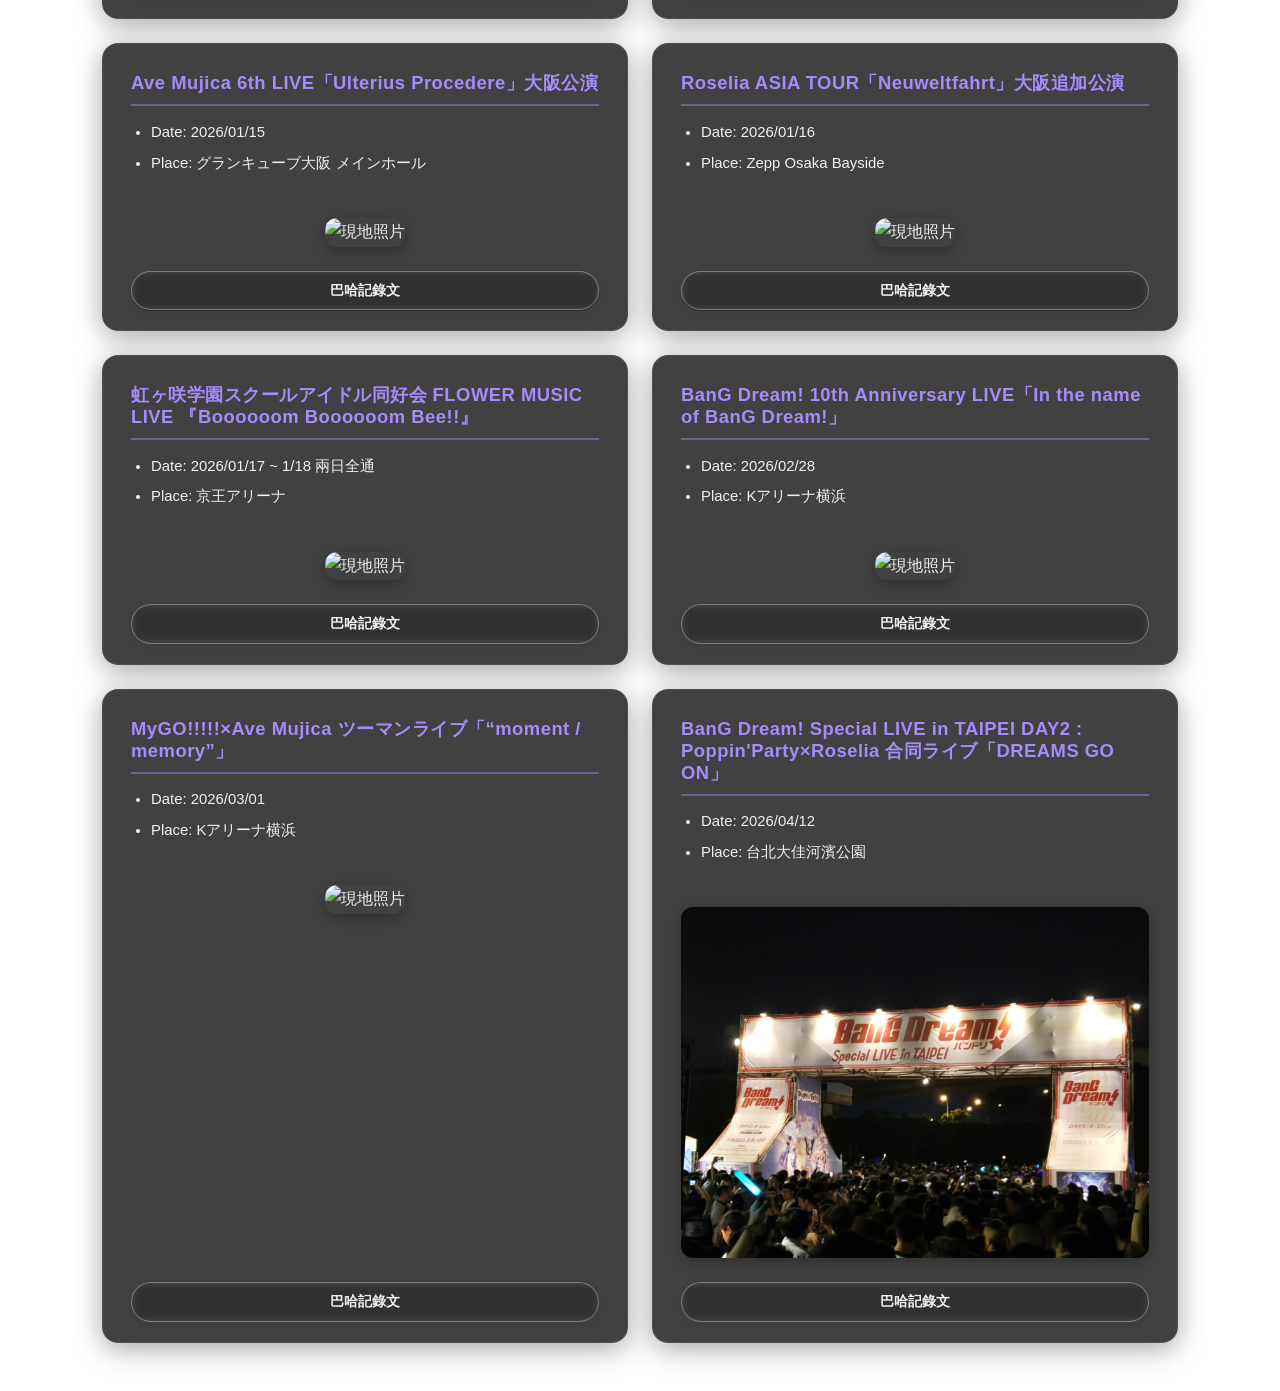
==== commit dd992735: "Add Live" ====
--- a/docs/live.html
+++ b/docs/live.html
@@ -5,6 +5,9 @@
   <meta charset="utf-8">
   <meta name="viewport" content="width=device-width, initial-scale=1">
   <title>現地演唱會｜冠位非洲人</title>
+  <link rel="icon" type="image/svg+xml" href="/assets/favicon.svg">
+  <link rel="shortcut icon" href="/assets/favicon.svg">
+  <link rel="apple-touch-icon" href="/assets/favicon.svg">
   <link href="https://cdn.jsdelivr.net/npm/bootstrap@5.3.3/dist/css/bootstrap.min.css" rel="stylesheet">
   <link rel="stylesheet" href="https://cdn.jsdelivr.net/npm/bootstrap-icons@1.11.3/font/bootstrap-icons.min.css">
   <link rel="stylesheet" href="../assets/css/shared.css">
@@ -232,6 +235,22 @@
           </a>
         </div>
       </div>
+      <!-- Activities Block 12 -->
+      <div class="col-12 col-md-6">
+        <div class="general-block">
+          <h2 class="h4 fw-bold">BanG Dream! Special LIVE in TAIPEI DAY2 :<br>Poppin'Party×Roselia 合同ライブ「DREAMS GO ON」</h2>
+          <ul>
+            <li>Date: 2026/04/12</li>
+            <li>Place: 台北大佳河濱公園</li>
+          </ul>
+          <div style="text-align:center; margin: 1.5rem 0;">
+            <img src="/assets/live_pics/12.webp" alt="現地照片" class="live-photo">
+          </div>
+          <a href="https://home.gamer.com.tw/artwork.php?sn=6318648" class="btn btn-outline-light btn-card">
+            巴哈記錄文
+          </a>
+        </div>
+      </div>
 
     </div>
     <!-- /live-grid -->
@@ -241,6 +260,7 @@
   <script>
     (function () {
       var events = [
+        { date: '2026-04-12', name: 'PR DREAMS GO ON' },
         { date: '2026-03-01', name: '雞狗 moment/memory' },
         { date: '2026-02-28', name: '邦多利十周年' },
         { date: '2026-01-17', name: '虹咲 花場 兩日' },
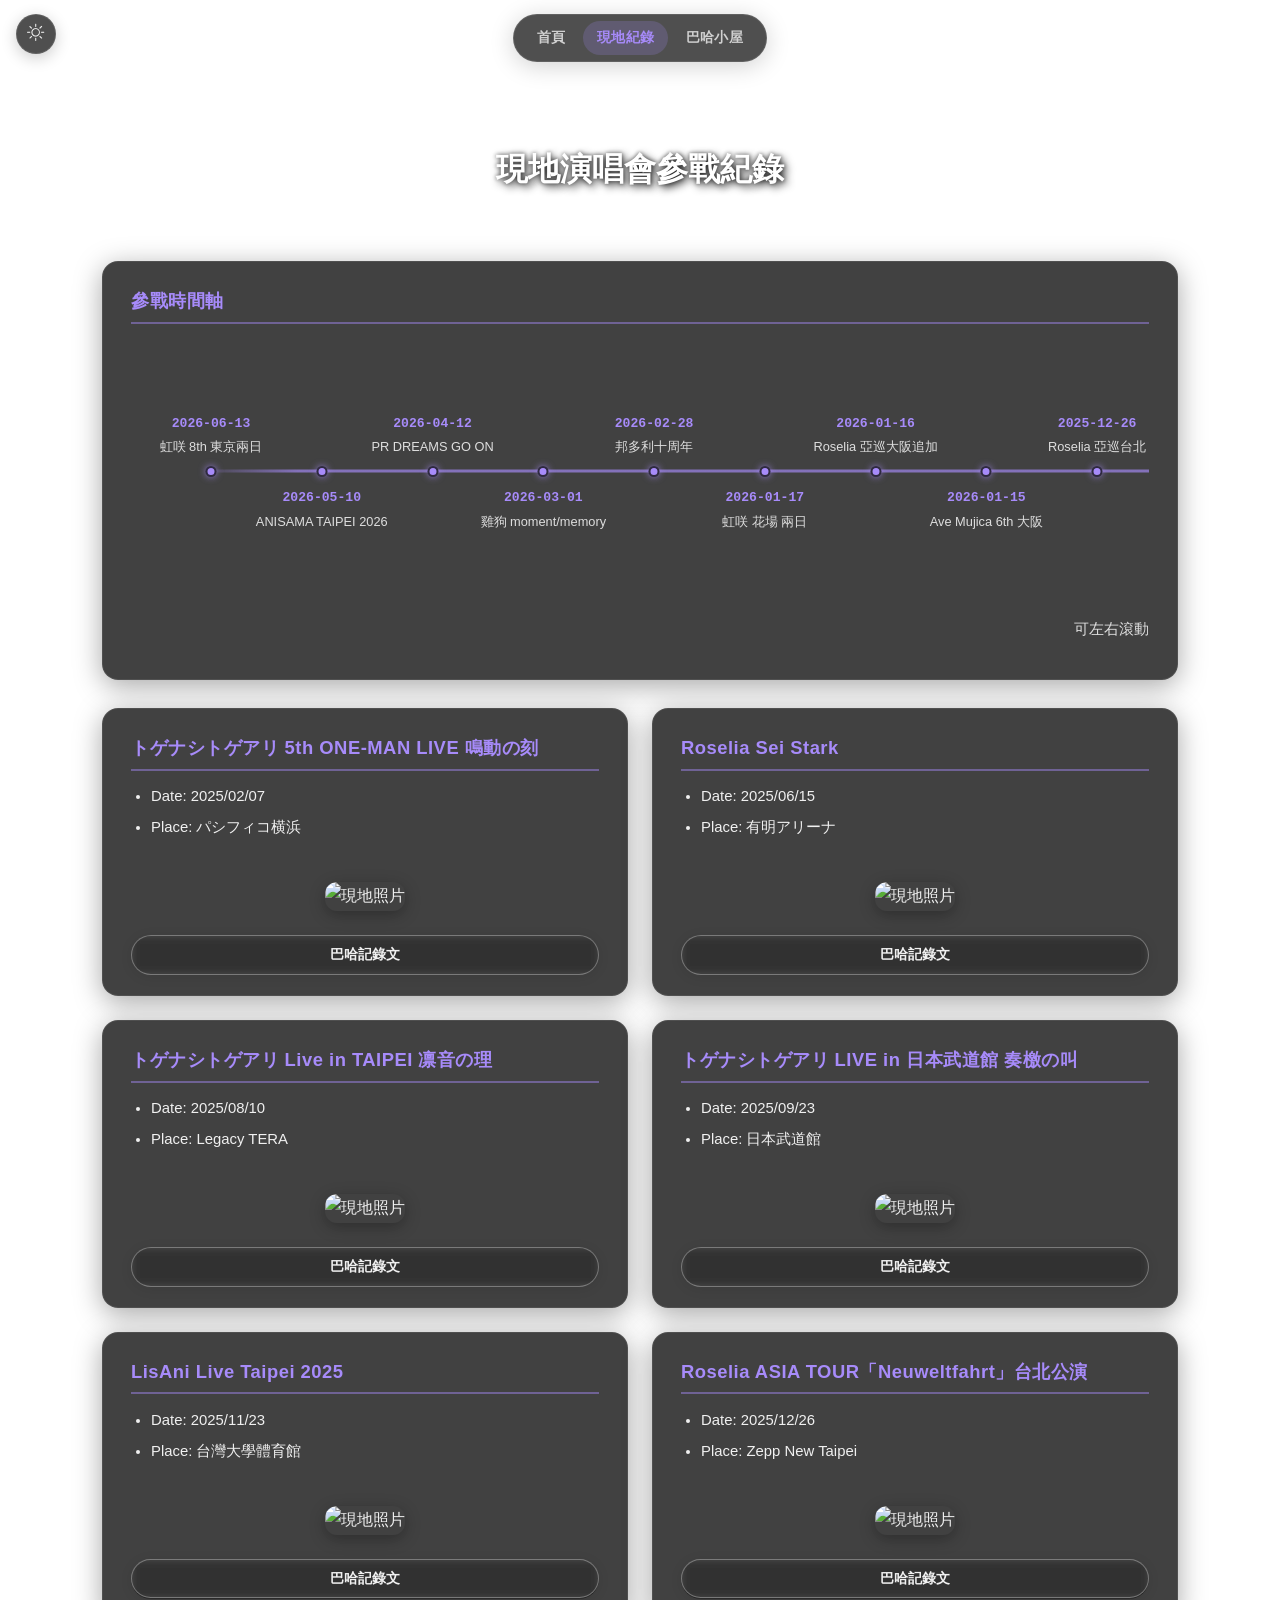
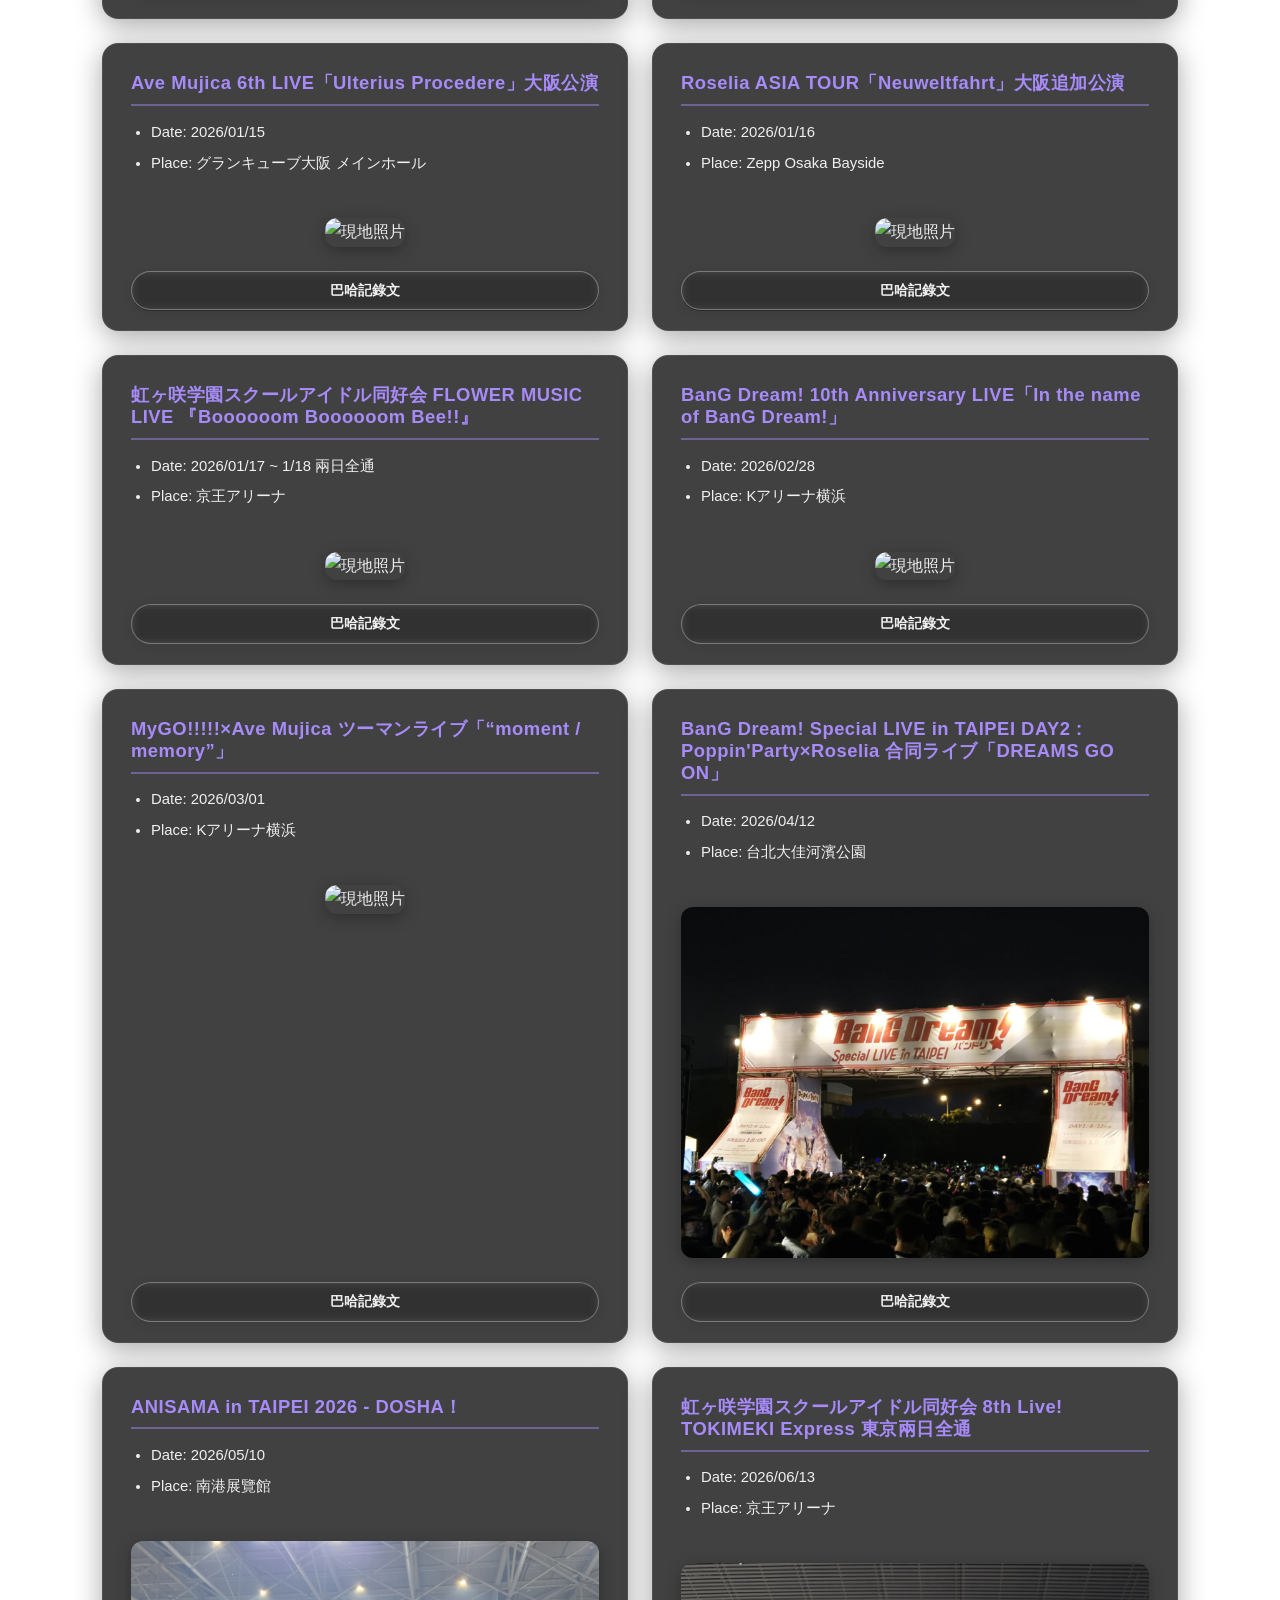
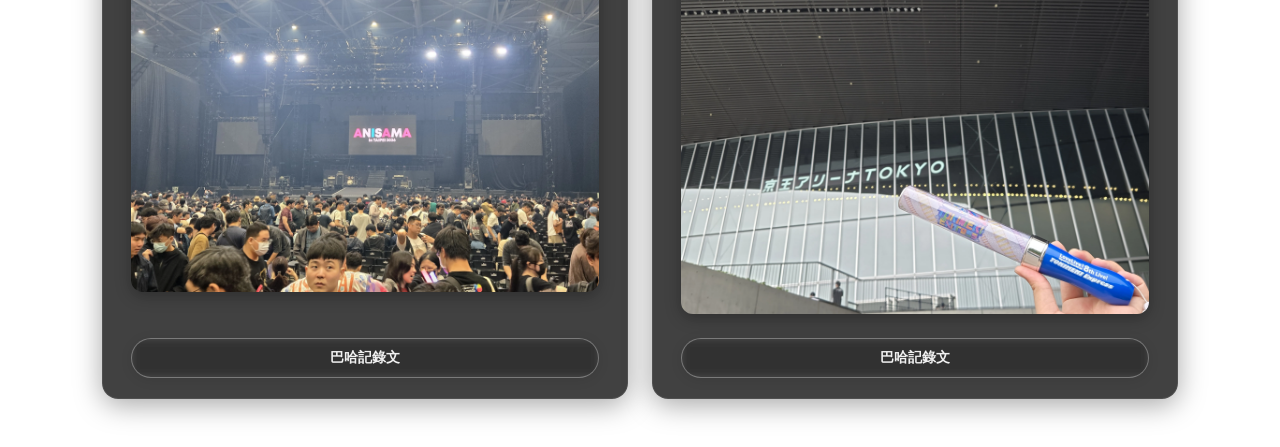
==== commit 2881a6c7: "Add Lives" ====
--- a/docs/live.html
+++ b/docs/live.html
@@ -251,6 +251,38 @@
           </a>
         </div>
       </div>
+      <!-- Activities Block 13 -->
+      <div class="col-12 col-md-6">
+        <div class="general-block">
+          <h2 class="h4 fw-bold">ANISAMA in TAIPEI 2026 - DOSHA！</h2>
+          <ul>
+            <li>Date: 2026/05/10</li>
+            <li>Place: 南港展覽館</li>
+          </ul>
+          <div style="text-align:center; margin: 1.5rem 0;">
+            <img src="/assets/live_pics/13.webp" alt="現地照片" class="live-photo">
+          </div>
+          <a href="https://home.gamer.com.tw/artwork.php?sn=6332657" class="btn btn-outline-light btn-card">
+            巴哈記錄文
+          </a>
+        </div>
+      </div>
+      <!-- Activities Block 14 -->
+      <div class="col-12 col-md-6">
+        <div class="general-block">
+          <h2 class="h4 fw-bold">虹ヶ咲学園スクールアイドル同好会 8th Live! TOKIMEKI Express 東京兩日全通</h2>
+          <ul>
+            <li>Date: 2026/06/13</li>
+            <li>Place: 京王アリーナ</li>
+          </ul>
+          <div style="text-align:center; margin: 1.5rem 0;">
+            <img src="/assets/live_pics/14.webp" alt="現地照片" class="live-photo">
+          </div>
+          <a href="https://home.gamer.com.tw/artwork.php?sn=6351145" class="btn btn-outline-light btn-card">
+            巴哈記錄文
+          </a>
+        </div>
+      </div>
 
     </div>
     <!-- /live-grid -->
@@ -260,6 +292,8 @@
   <script>
     (function () {
       var events = [
+        { date: '2026-06-13', name: '虹咲 8th 東京兩日' },
+        { date: '2026-05-10', name: 'ANISAMA TAIPEI 2026' },
         { date: '2026-04-12', name: 'PR DREAMS GO ON' },
         { date: '2026-03-01', name: '雞狗 moment/memory' },
         { date: '2026-02-28', name: '邦多利十周年' },
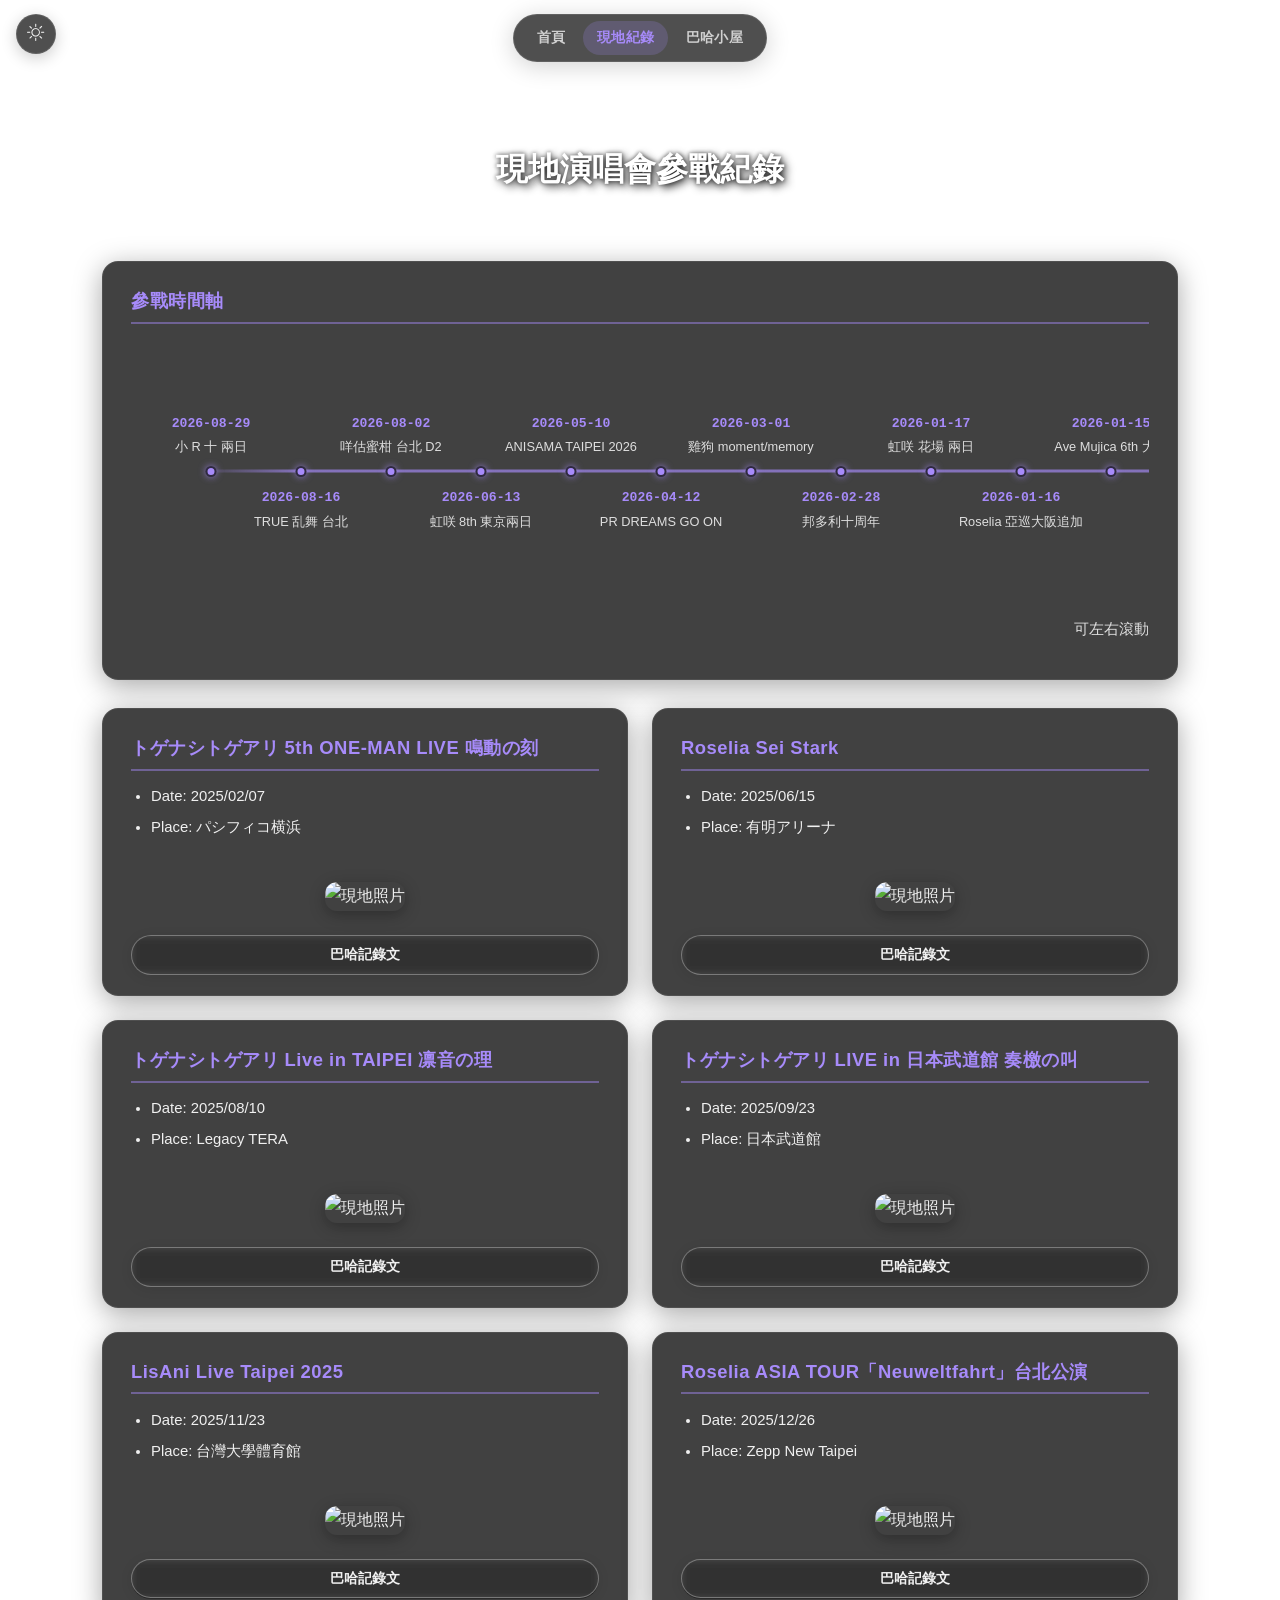
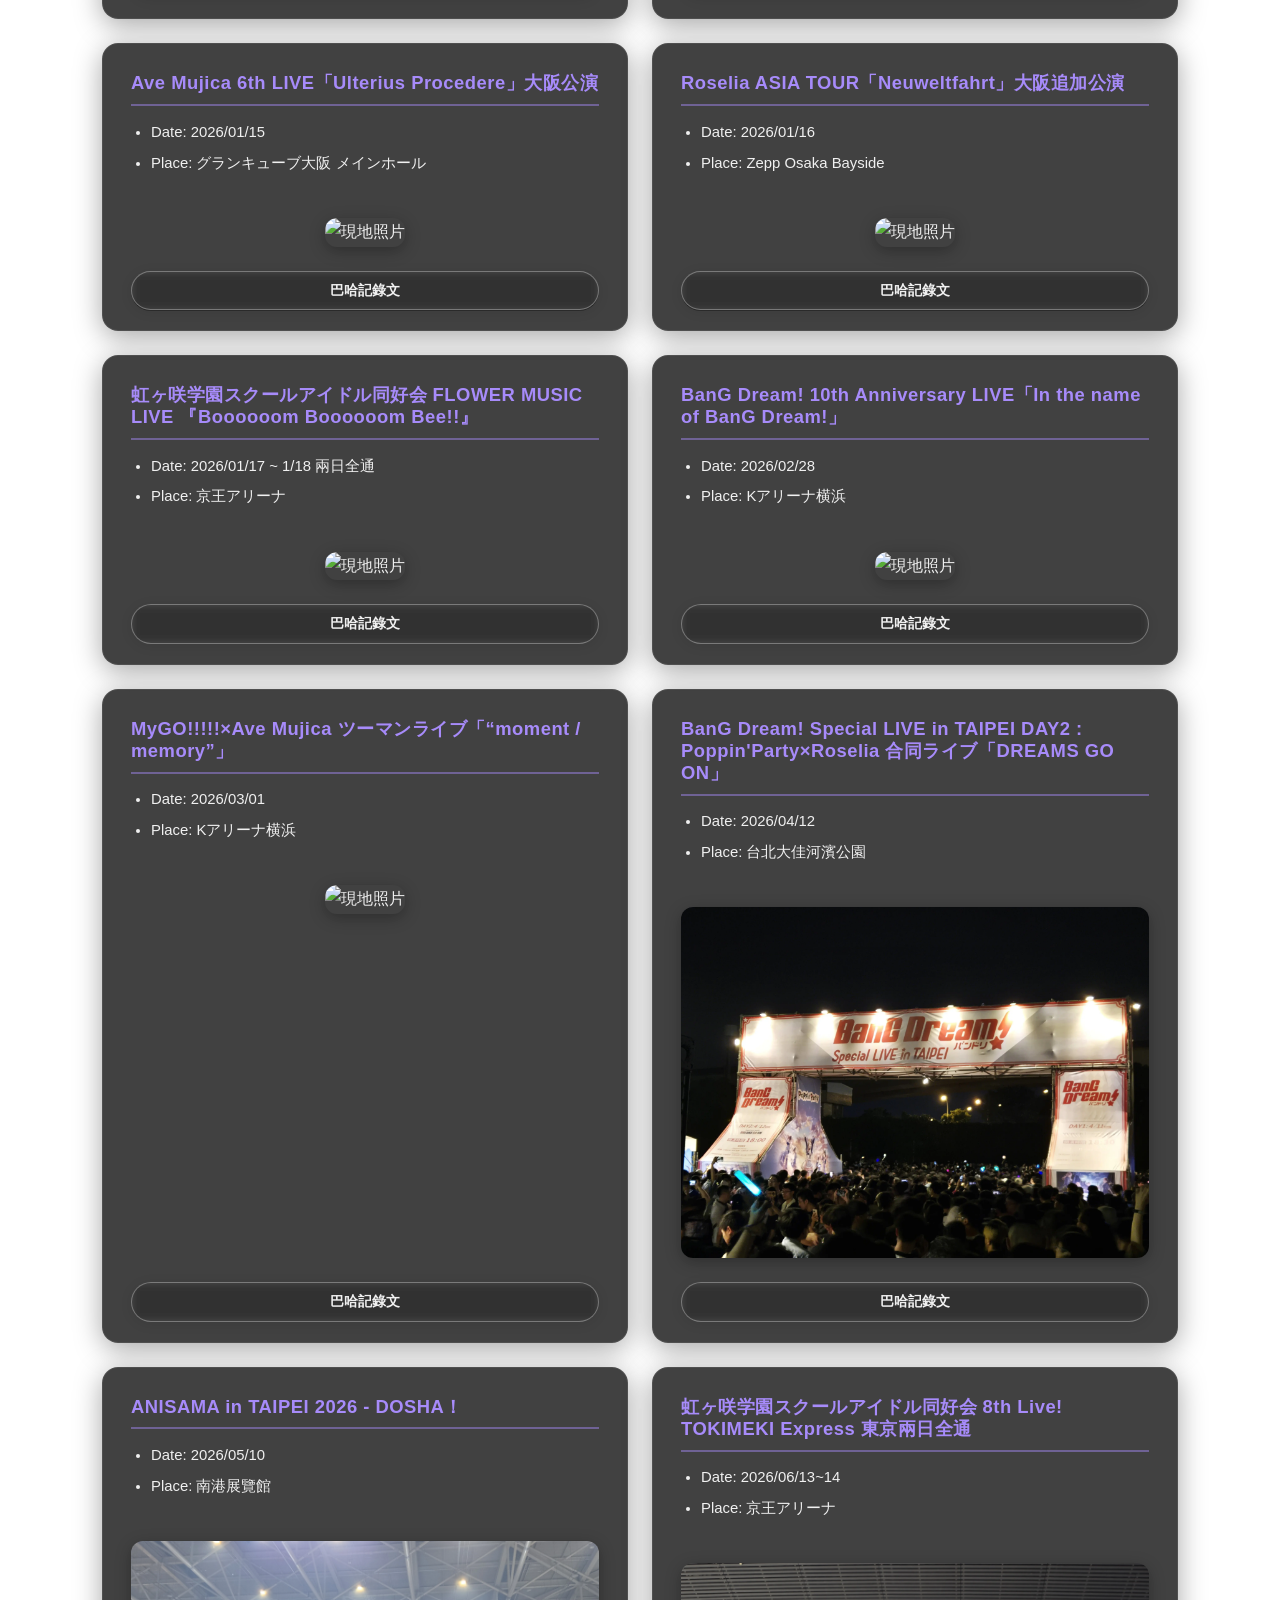
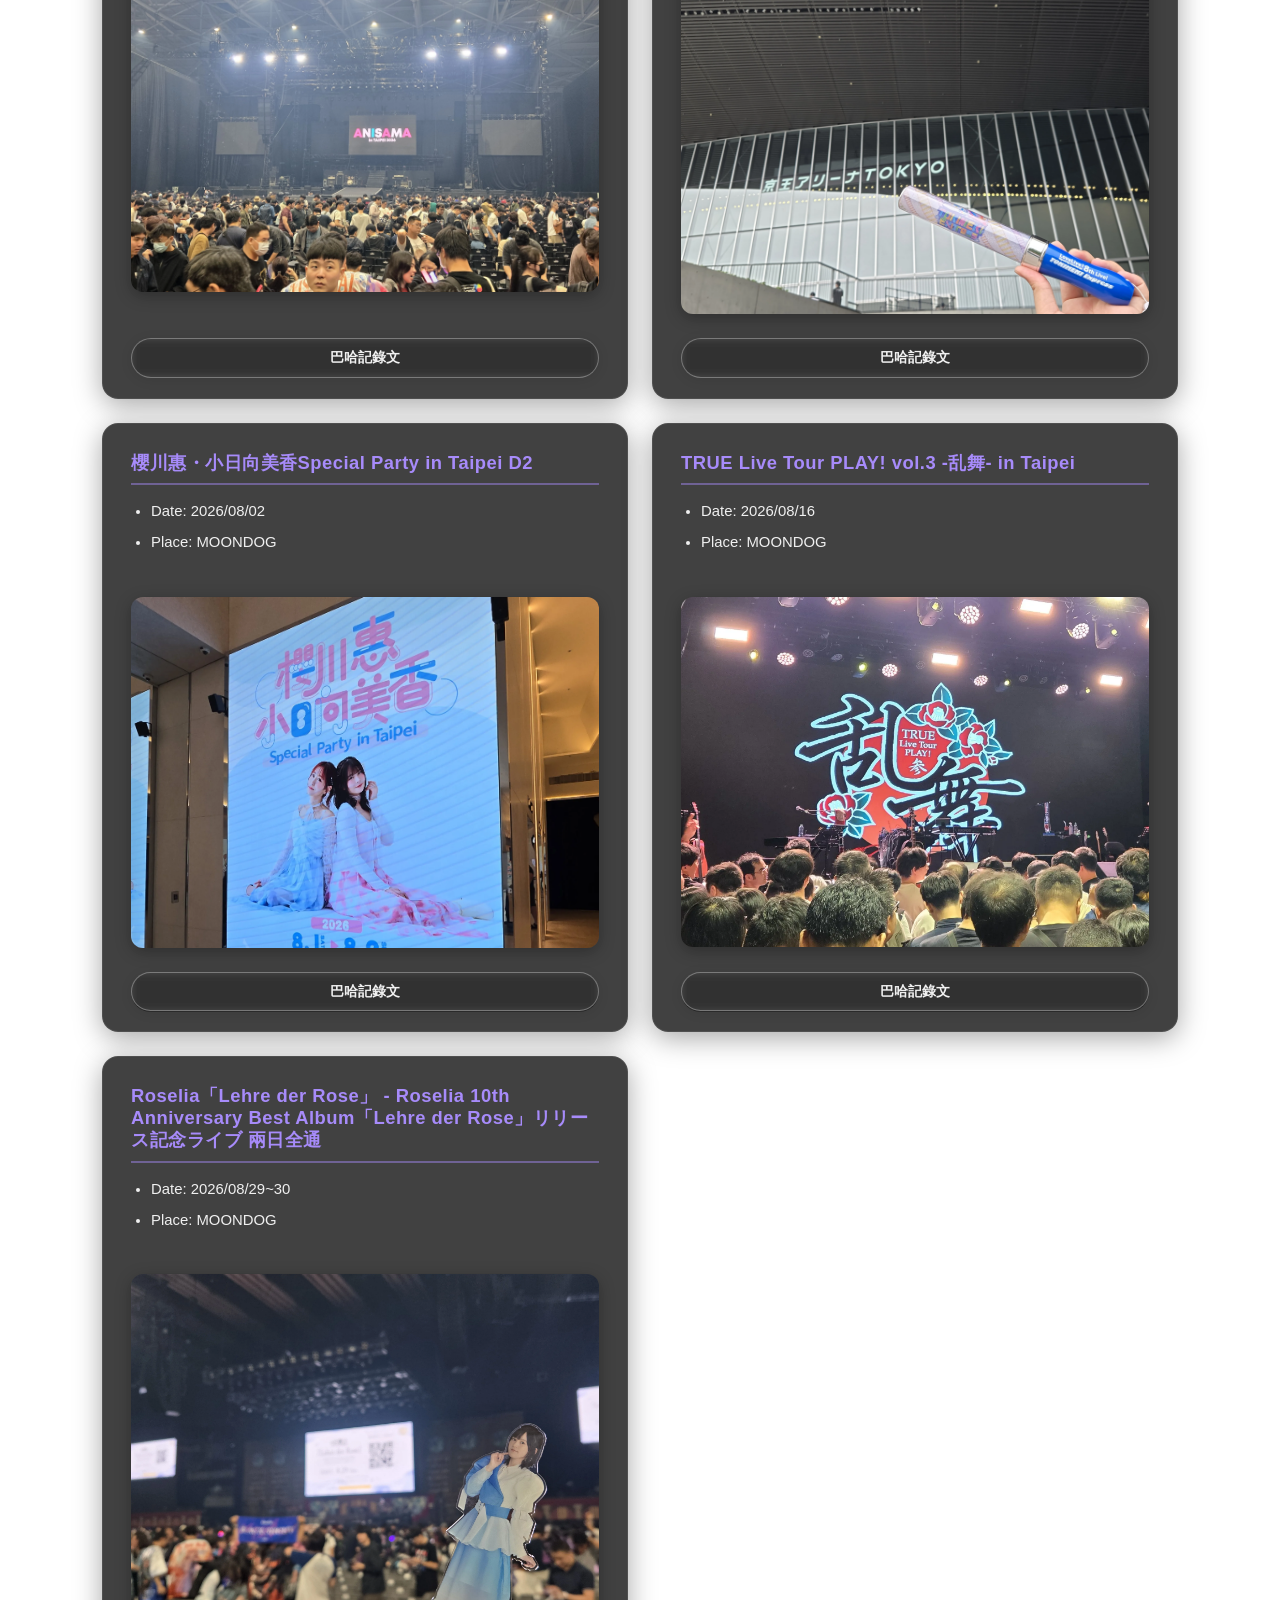
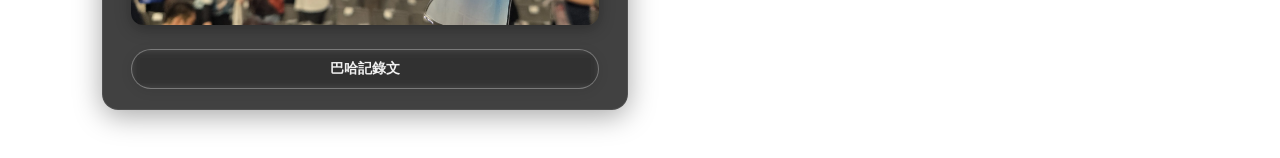
==== commit daaf43b6: "Add Live" ====
--- a/docs/live.html
+++ b/docs/live.html
@@ -23,7 +23,7 @@
   <button class="theme-toggle" id="themeToggle" aria-label="切換主題">
     <i class="bi bi-sun"></i>
   </button>
-  <!-- Hamburger toggle (挙動後出現) -->
+  <!-- Hamburger toggle (捲動後出現) -->
   <button class="nav-toggle" id="navToggle" aria-label="選單">
     <i class="bi bi-list"></i>
   </button>
@@ -272,13 +272,61 @@
         <div class="general-block">
           <h2 class="h4 fw-bold">虹ヶ咲学園スクールアイドル同好会 8th Live! TOKIMEKI Express 東京兩日全通</h2>
           <ul>
-            <li>Date: 2026/06/13</li>
+            <li>Date: 2026/06/13~14</li>
             <li>Place: 京王アリーナ</li>
           </ul>
           <div style="text-align:center; margin: 1.5rem 0;">
             <img src="/assets/live_pics/14.webp" alt="現地照片" class="live-photo">
           </div>
           <a href="https://home.gamer.com.tw/artwork.php?sn=6351145" class="btn btn-outline-light btn-card">
+            巴哈記錄文
+          </a>
+        </div>
+      </div>
+      <!-- Activities Block 15 -->
+      <div class="col-12 col-md-6">
+        <div class="general-block">
+          <h2 class="h4 fw-bold">櫻川惠・小日向美香Special Party in Taipei D2</h2>
+          <ul>
+            <li>Date: 2026/08/02</li>
+            <li>Place: MOONDOG</li>
+          </ul>
+          <div style="text-align:center; margin: 1.5rem 0;">
+            <img src="/assets/live_pics/15.webp" alt="現地照片" class="live-photo">
+          </div>
+          <a href="https://home.gamer.com.tw/artwork.php?sn=6375124" class="btn btn-outline-light btn-card">
+            巴哈記錄文
+          </a>
+        </div>
+      </div>
+      <!-- Activities Block 16 -->
+      <div class="col-12 col-md-6">
+        <div class="general-block">
+          <h2 class="h4 fw-bold">TRUE Live Tour PLAY! vol.3 -乱舞- in Taipei</h2>
+          <ul>
+            <li>Date: 2026/08/16</li>
+            <li>Place: MOONDOG</li>
+          </ul>
+          <div style="text-align:center; margin: 1.5rem 0;">
+            <img src="/assets/live_pics/16.webp" alt="現地照片" class="live-photo">
+          </div>
+          <a href="https://home.gamer.com.tw/artwork.php?sn=6384988" class="btn btn-outline-light btn-card">
+            巴哈記錄文
+          </a>
+        </div>
+      </div>
+      <!-- Activities Block 17 -->
+      <div class="col-12 col-md-6">
+        <div class="general-block">
+          <h2 class="h4 fw-bold">Roselia「Lehre der Rose」 - Roselia 10th Anniversary Best Album「Lehre der Rose」リリース記念ライブ 兩日全通</h2>
+          <ul>
+            <li>Date: 2026/08/29~30</li>
+            <li>Place: MOONDOG</li>
+          </ul>
+          <div style="text-align:center; margin: 1.5rem 0;">
+            <img src="/assets/live_pics/17.webp" alt="現地照片" class="live-photo">
+          </div>
+          <a href="https://home.gamer.com.tw/artwork.php?sn=6300000" class="btn btn-outline-light btn-card">
             巴哈記錄文
           </a>
         </div>
@@ -292,6 +340,9 @@
   <script>
     (function () {
       var events = [
+        { date: '2026-08-29', name: '小 R 十 兩日' },
+        { date: '2026-08-16', name: 'TRUE 乱舞 台北' },
+        { date: '2026-08-02', name: '咩估蜜柑 台北 D2' },
         { date: '2026-06-13', name: '虹咲 8th 東京兩日' },
         { date: '2026-05-10', name: 'ANISAMA TAIPEI 2026' },
         { date: '2026-04-12', name: 'PR DREAMS GO ON' },
